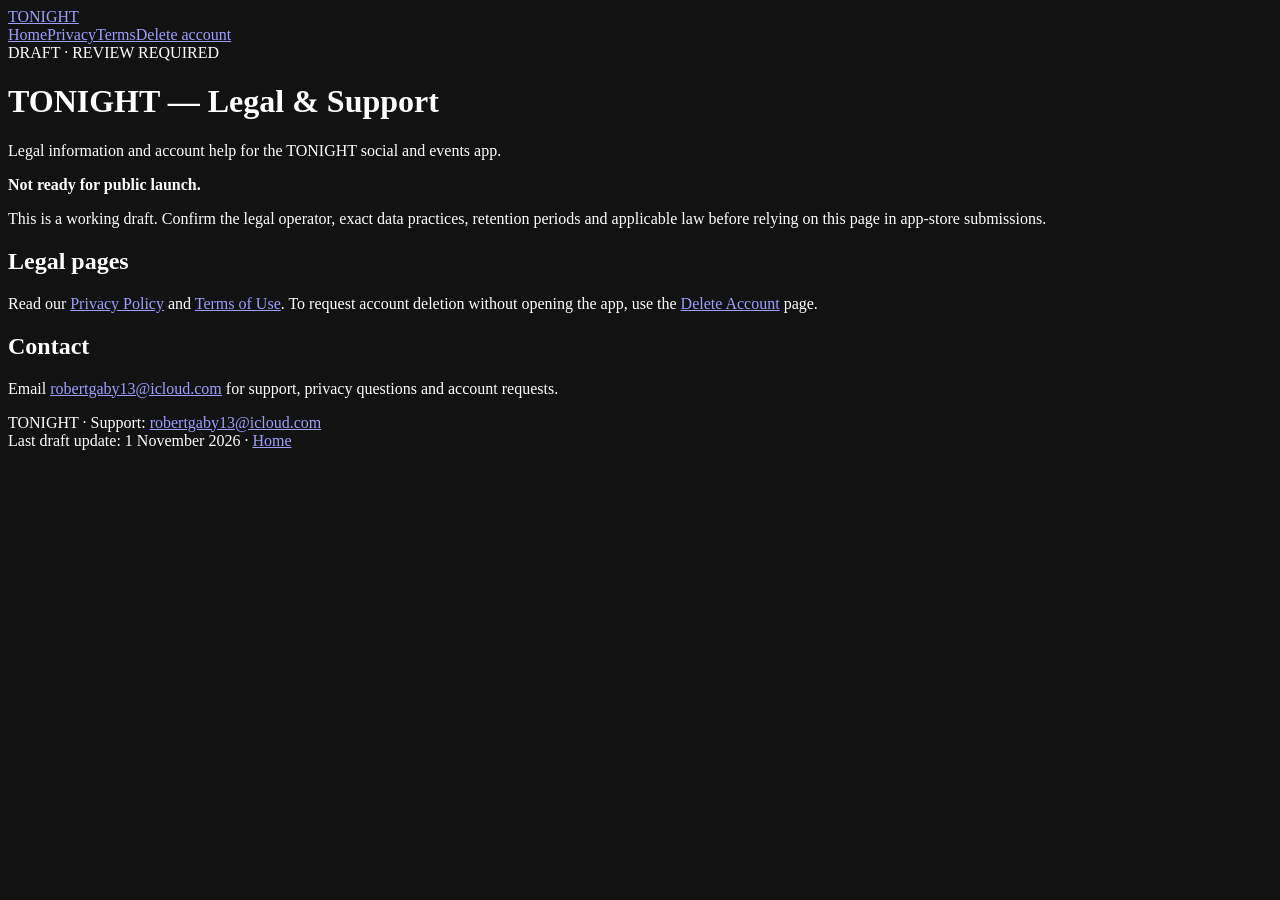
==== index.html @ d36f5d64 "Add files via upload" ====
<!doctype html><html lang="en"><head><meta charset="utf-8"><meta name="viewport" content="width=device-width,initial-scale=1"><meta name="color-scheme" content="dark"><title>TONIGHT — Legal &amp; Support | TONIGHT</title><meta name="description" content="TONIGHT - TONIGHT — Legal &amp; Support"><link rel="stylesheet" href="styles.css"></head><body><header class="top"><a class="brand" href="index.html">TONIGHT</a><nav aria-label="Primary" class="nav"><a href="index.html" aria-current="page">Home</a><a href="privacy.html">Privacy</a><a href="terms.html">Terms</a><a href="delete-account.html">Delete account</a></nav></header><main class="container"><span class="tag">DRAFT · REVIEW REQUIRED</span><h1>TONIGHT — Legal &amp; Support</h1><p class="lead">Legal information and account help for the TONIGHT social and events app.</p><div class="box warning"><strong>Not ready for public launch.</strong><p>This is a working draft. Confirm the legal operator, exact data practices, retention periods and applicable law before relying on this page in app-store submissions.</p></div><section><h2>Legal pages</h2><p>Read our <a href="privacy.html">Privacy Policy</a> and <a href="terms.html">Terms of Use</a>. To request account deletion without opening the app, use the <a href="delete-account.html">Delete Account</a> page.</p></section><section><h2>Contact</h2><p>Email <a href="mailto:robertgaby13@icloud.com">robertgaby13@icloud.com</a> for support, privacy questions and account requests.</p></section><footer class="footer">TONIGHT · Support: <a href="mailto:robertgaby13@icloud.com">robertgaby13@icloud.com</a><br>Last draft update: 1 November 2026 · <a href="index.html">Home</a></footer></main></body></html>
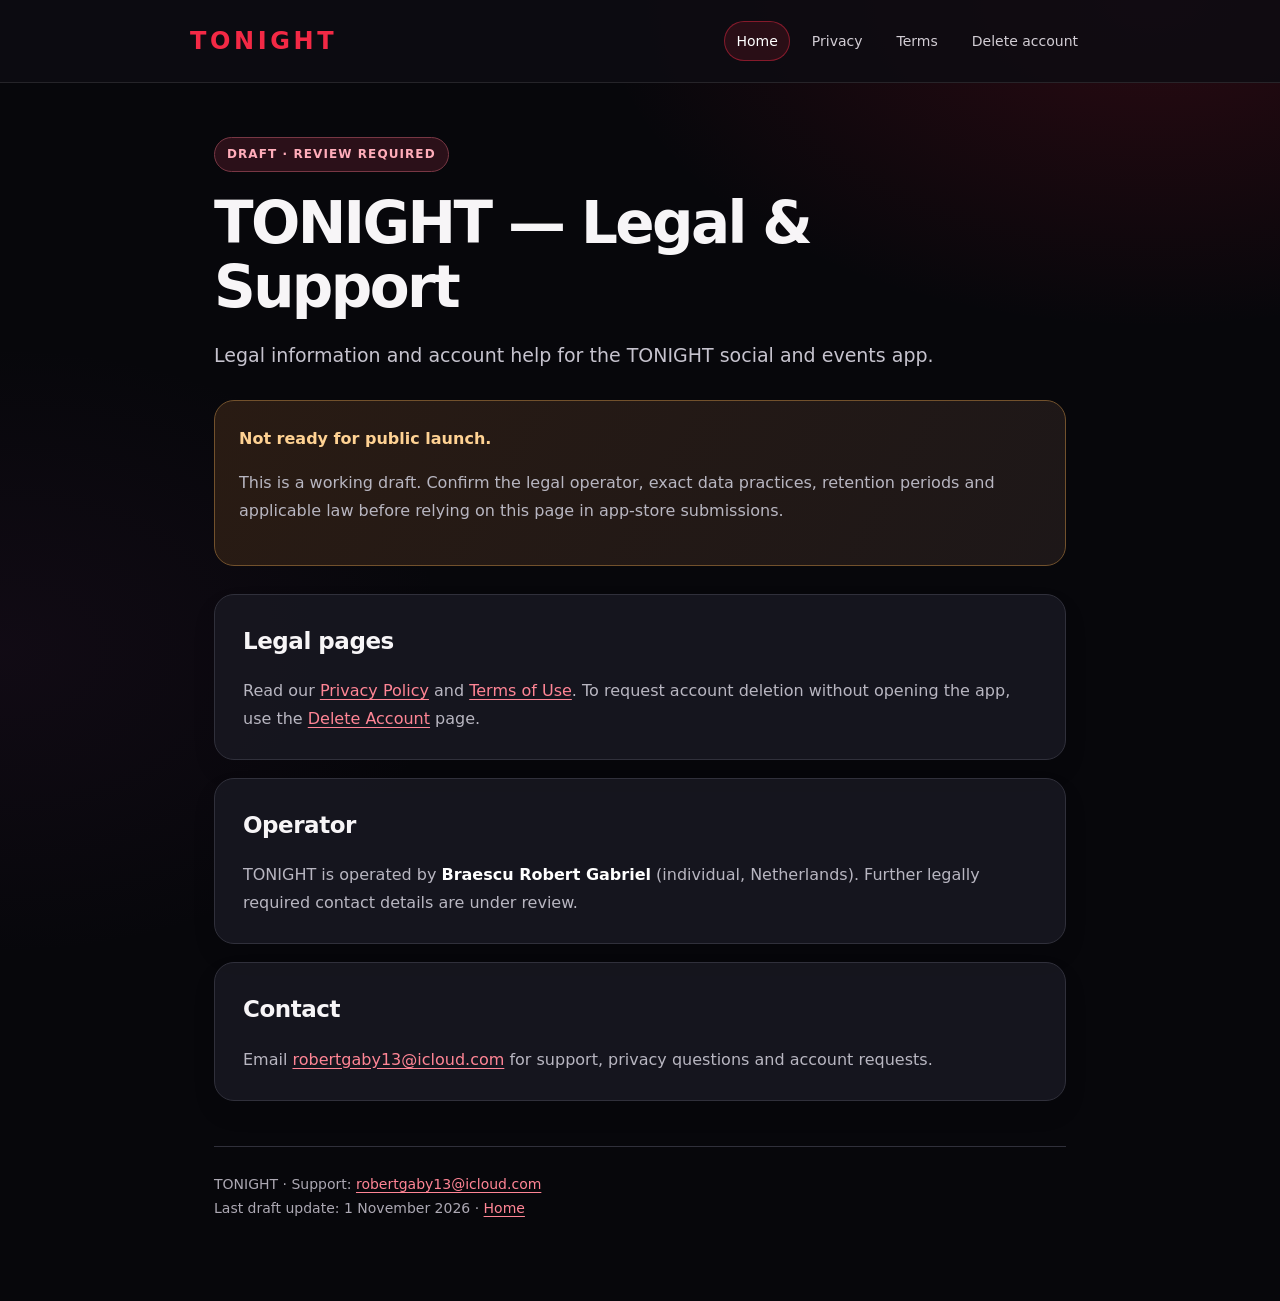
==== commit 6733e54d: "Add files via upload" ====
--- a/index.html
+++ b/index.html
@@ -1 +1 @@
-<!doctype html><html lang="en"><head><meta charset="utf-8"><meta name="viewport" content="width=device-width,initial-scale=1"><meta name="color-scheme" content="dark"><title>TONIGHT — Legal &amp; Support | TONIGHT</title><meta name="description" content="TONIGHT - TONIGHT — Legal &amp; Support"><link rel="stylesheet" href="styles.css"></head><body><header class="top"><a class="brand" href="index.html">TONIGHT</a><nav aria-label="Primary" class="nav"><a href="index.html" aria-current="page">Home</a><a href="privacy.html">Privacy</a><a href="terms.html">Terms</a><a href="delete-account.html">Delete account</a></nav></header><main class="container"><span class="tag">DRAFT · REVIEW REQUIRED</span><h1>TONIGHT — Legal &amp; Support</h1><p class="lead">Legal information and account help for the TONIGHT social and events app.</p><div class="box warning"><strong>Not ready for public launch.</strong><p>This is a working draft. Confirm the legal operator, exact data practices, retention periods and applicable law before relying on this page in app-store submissions.</p></div><section><h2>Legal pages</h2><p>Read our <a href="privacy.html">Privacy Policy</a> and <a href="terms.html">Terms of Use</a>. To request account deletion without opening the app, use the <a href="delete-account.html">Delete Account</a> page.</p></section><section><h2>Contact</h2><p>Email <a href="mailto:robertgaby13@icloud.com">robertgaby13@icloud.com</a> for support, privacy questions and account requests.</p></section><footer class="footer">TONIGHT · Support: <a href="mailto:robertgaby13@icloud.com">robertgaby13@icloud.com</a><br>Last draft update: 1 November 2026 · <a href="index.html">Home</a></footer></main></body></html>+<!doctype html><html lang="en"><head><meta charset="utf-8"><meta name="viewport" content="width=device-width,initial-scale=1"><meta name="color-scheme" content="dark"><title>TONIGHT — Legal &amp; Support | TONIGHT</title><meta name="description" content="TONIGHT - TONIGHT — Legal &amp; Support"><link rel="stylesheet" href="styles.css"></head><body><header class="top"><a class="brand" href="index.html">TONIGHT</a><nav aria-label="Primary" class="nav"><a href="index.html" aria-current="page">Home</a><a href="privacy.html">Privacy</a><a href="terms.html">Terms</a><a href="delete-account.html">Delete account</a></nav></header><main class="container"><span class="tag">DRAFT · REVIEW REQUIRED</span><h1>TONIGHT — Legal &amp; Support</h1><p class="lead">Legal information and account help for the TONIGHT social and events app.</p><div class="box warning"><strong>Not ready for public launch.</strong><p>This is a working draft. Confirm the legal operator, exact data practices, retention periods and applicable law before relying on this page in app-store submissions.</p></div><section><h2>Legal pages</h2><p>Read our <a href="privacy.html">Privacy Policy</a> and <a href="terms.html">Terms of Use</a>. To request account deletion without opening the app, use the <a href="delete-account.html">Delete Account</a> page.</p></section><section><h2>Operator</h2><p>TONIGHT is operated by <strong>Braescu Robert Gabriel</strong> (individual, Netherlands). Further legally required contact details are under review.</p></section><section><h2>Contact</h2><p>Email <a href="mailto:robertgaby13@icloud.com">robertgaby13@icloud.com</a> for support, privacy questions and account requests.</p></section><footer class="footer">TONIGHT · Support: <a href="mailto:robertgaby13@icloud.com">robertgaby13@icloud.com</a><br>Last draft update: 1 November 2026 · <a href="index.html">Home</a></footer></main></body></html>
--- a/styles.css
+++ b/styles.css
@@ -0,0 +1 @@
+:root{color-scheme:dark;--bg:#07070b;--surface:#14141c;--line:#30303b;--red:#f32945;--text:#f7f5f7;--muted:#b8b6c1}*{box-sizing:border-box}html{scroll-behavior:smooth}body{margin:0;min-height:100vh;background:radial-gradient(ellipse 60% 35% at 90% 0%,rgba(220,25,54,.17),transparent 72%),radial-gradient(ellipse 45% 30% at 0% 50%,rgba(99,40,97,.11),transparent 78%),var(--bg);color:var(--text);font:16px/1.75 system-ui,-apple-system,Segoe UI,Roboto,Arial,sans-serif}a{color:#ff8595;text-underline-offset:3px}a:hover{color:white}.top{display:flex;align-items:center;justify-content:space-between;gap:18px;border-bottom:1px solid rgba(255,255,255,.1);padding:20px max(24px,calc((100vw - 900px)/2));flex-wrap:wrap;background:rgba(13,12,18,.86)}.brand{color:var(--red);letter-spacing:.15em;font-weight:900;text-decoration:none;font-size:24px}.nav{display:flex;gap:10px;flex-wrap:wrap;font-size:14px}.nav a{text-decoration:none;color:#d2cdd4;border:1px solid transparent;padding:7px 11px;border-radius:999px}.nav a:hover,.nav a[aria-current=page]{border-color:rgba(243,41,69,.45);background:rgba(243,41,69,.12);color:white}.container{max-width:900px;margin:auto;padding:54px 24px 80px}.tag{display:inline-block;padding:6px 12px;border:1px solid #783744;background:#2b1019;border-radius:30px;color:#ffadba;font-size:12px;font-weight:800;letter-spacing:.09em}.lead{font-size:19px;max-width:720px;color:#c6c3ce}h1{font-size:clamp(34px,6vw,58px);letter-spacing:-.045em;line-height:1.1;margin:20px 0 18px}h2{font-size:23px;margin:0 0 12px;letter-spacing:-.02em}p,li{color:var(--muted)}strong{color:white}section{background:rgba(24,24,33,.86);border:1px solid var(--line);padding:26px 28px;border-radius:20px;margin-top:18px;box-shadow:0 12px 25px rgba(0,0,0,.08)}section p:last-child{margin-bottom:0}.box{background:var(--surface);border:1px solid var(--line);border-radius:20px;padding:24px;margin:28px 0}.warning{border-color:#72512c;background:linear-gradient(120deg,#291b13,#1d1718)}.warning strong{color:#ffd293}.button{display:inline-block;border:1px solid rgba(255,255,255,.16);background:linear-gradient(125deg,#ee2441,#b6112c);color:white;padding:13px 24px;border-radius:12px;text-decoration:none;font-weight:800;box-shadow:0 9px 26px rgba(226,20,56,.22)}.button:hover{background:#ff3853;color:white}.subtle{color:#a6a3b0;font-size:14px}.footer{border-top:1px solid var(--line);margin-top:45px;padding-top:25px;color:#aca8b3;font-size:14px}code{color:#ffc7d0}a:focus-visible{outline:3px solid #ffacb7;outline-offset:3px}@media(max-width:600px){.container{padding:32px 17px 60px}.top{padding:16px}.nav{gap:2px}.nav a{padding:6px 9px;font-size:12px}section{padding:20px}}
